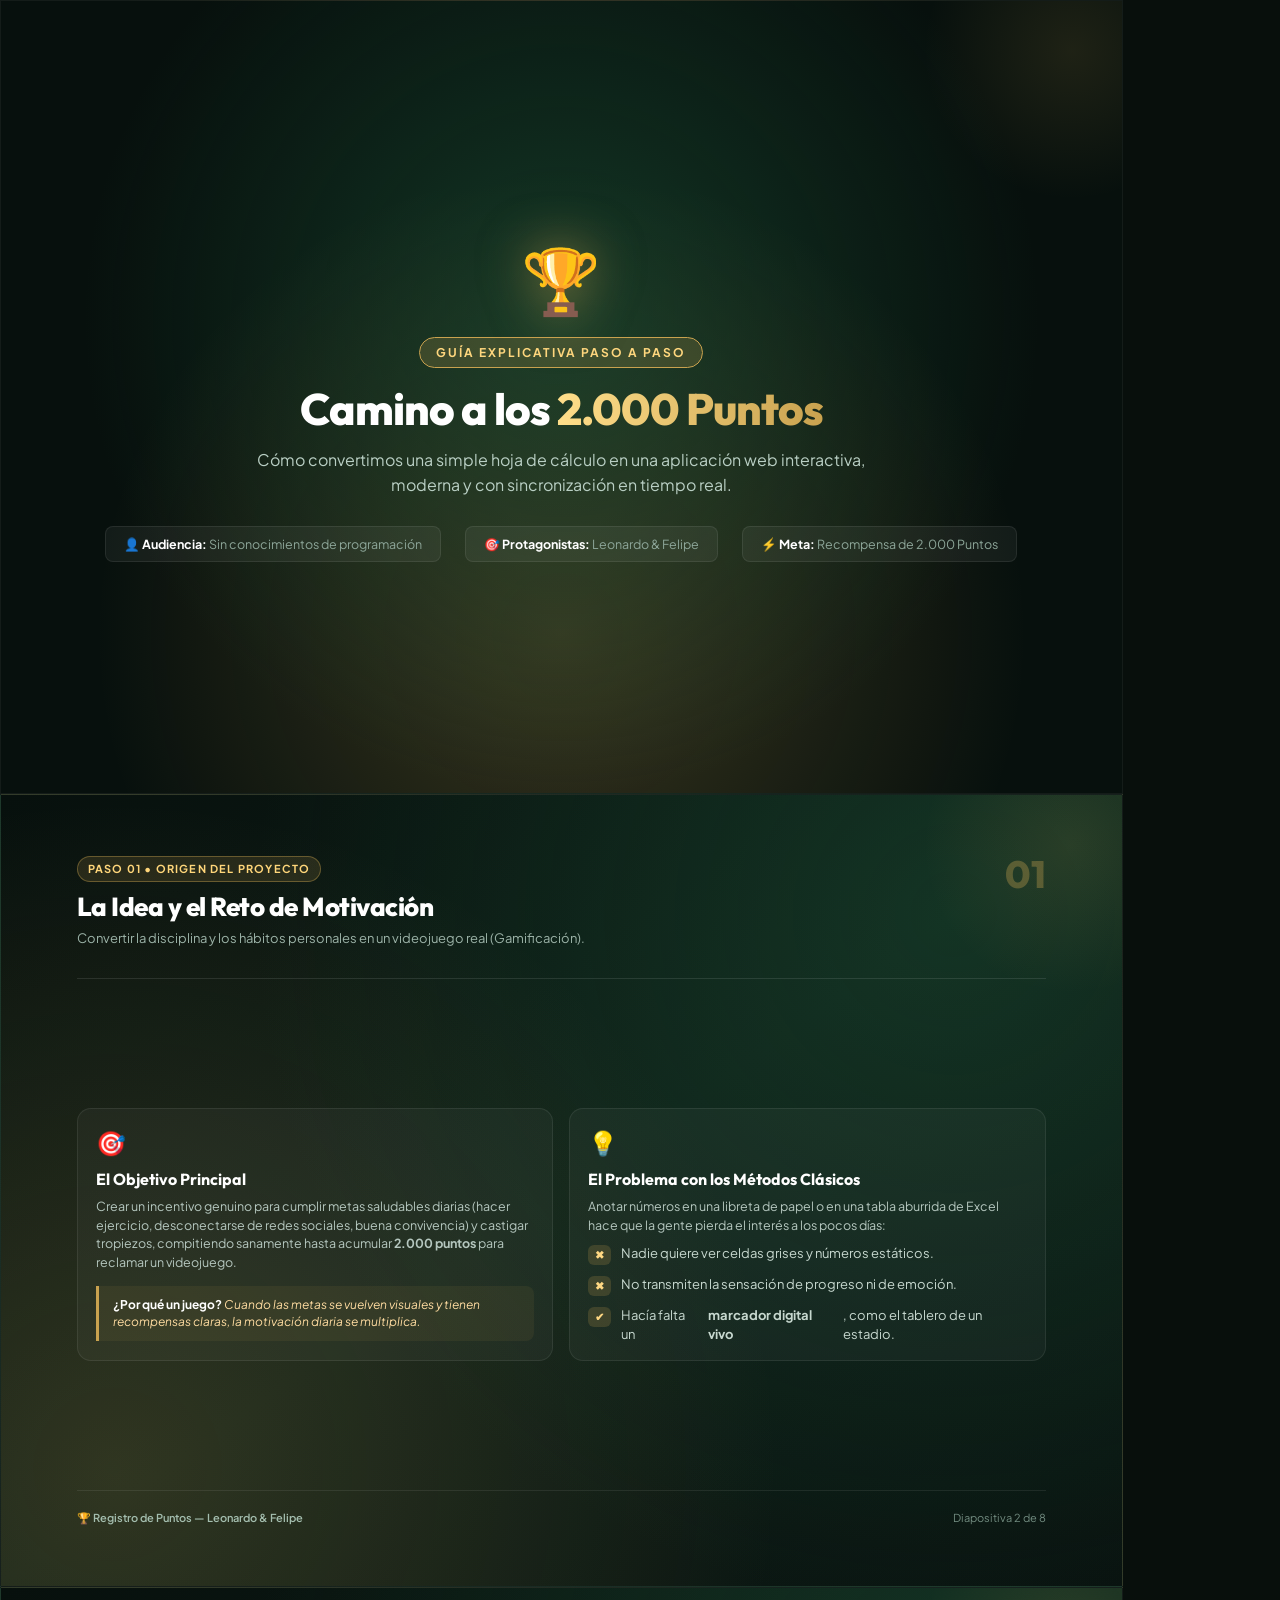
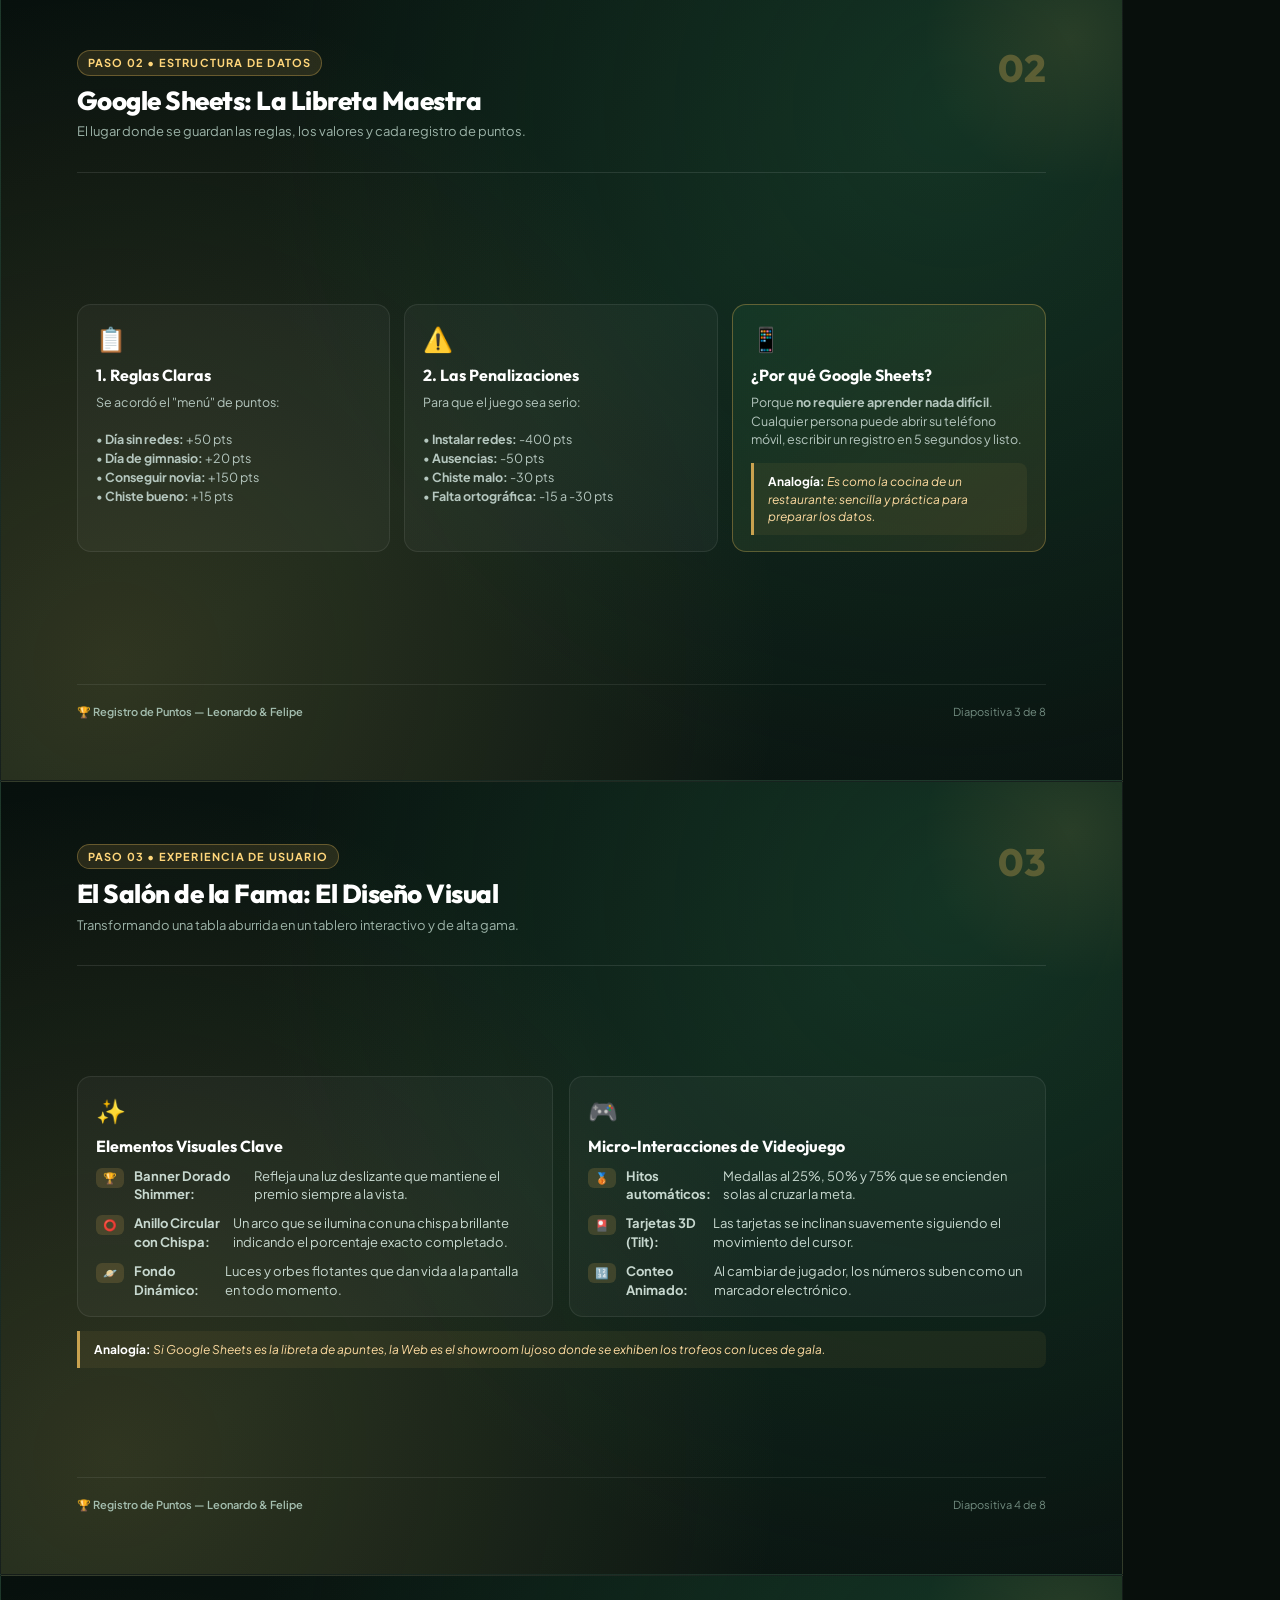
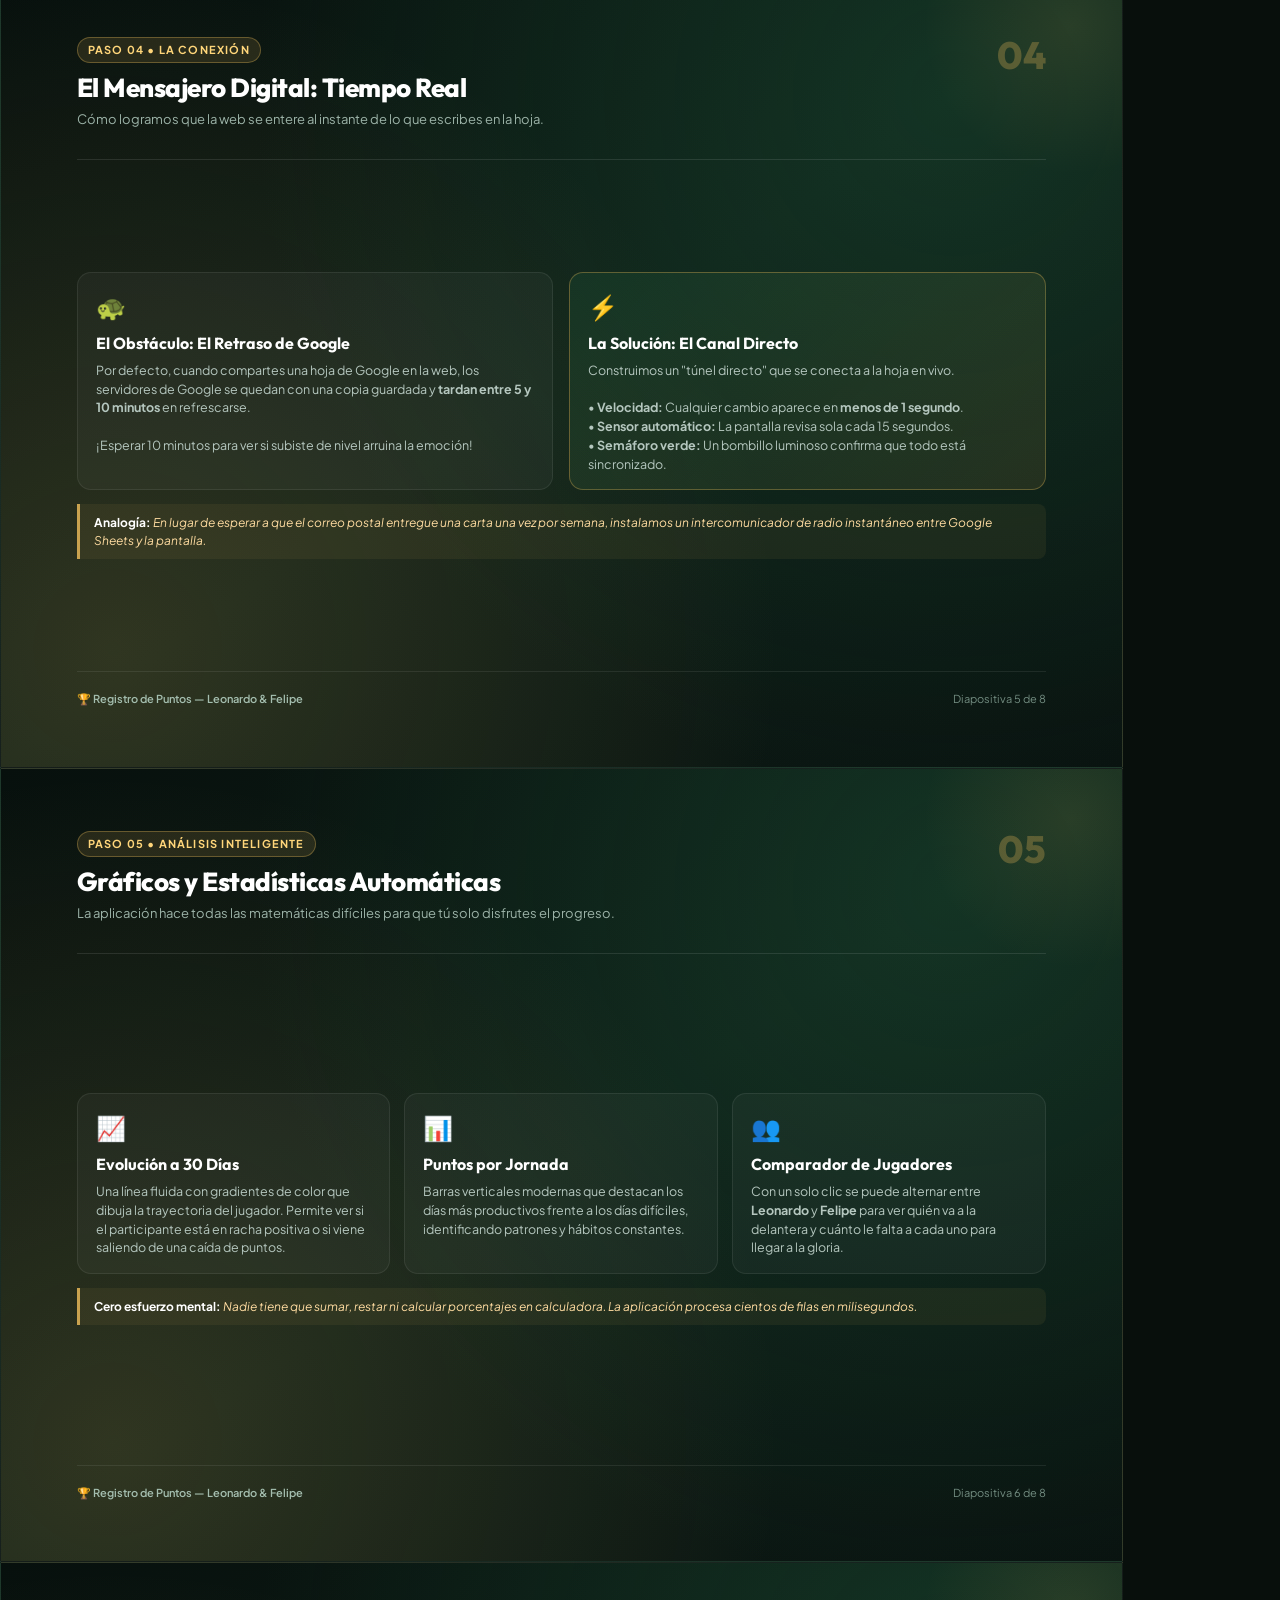
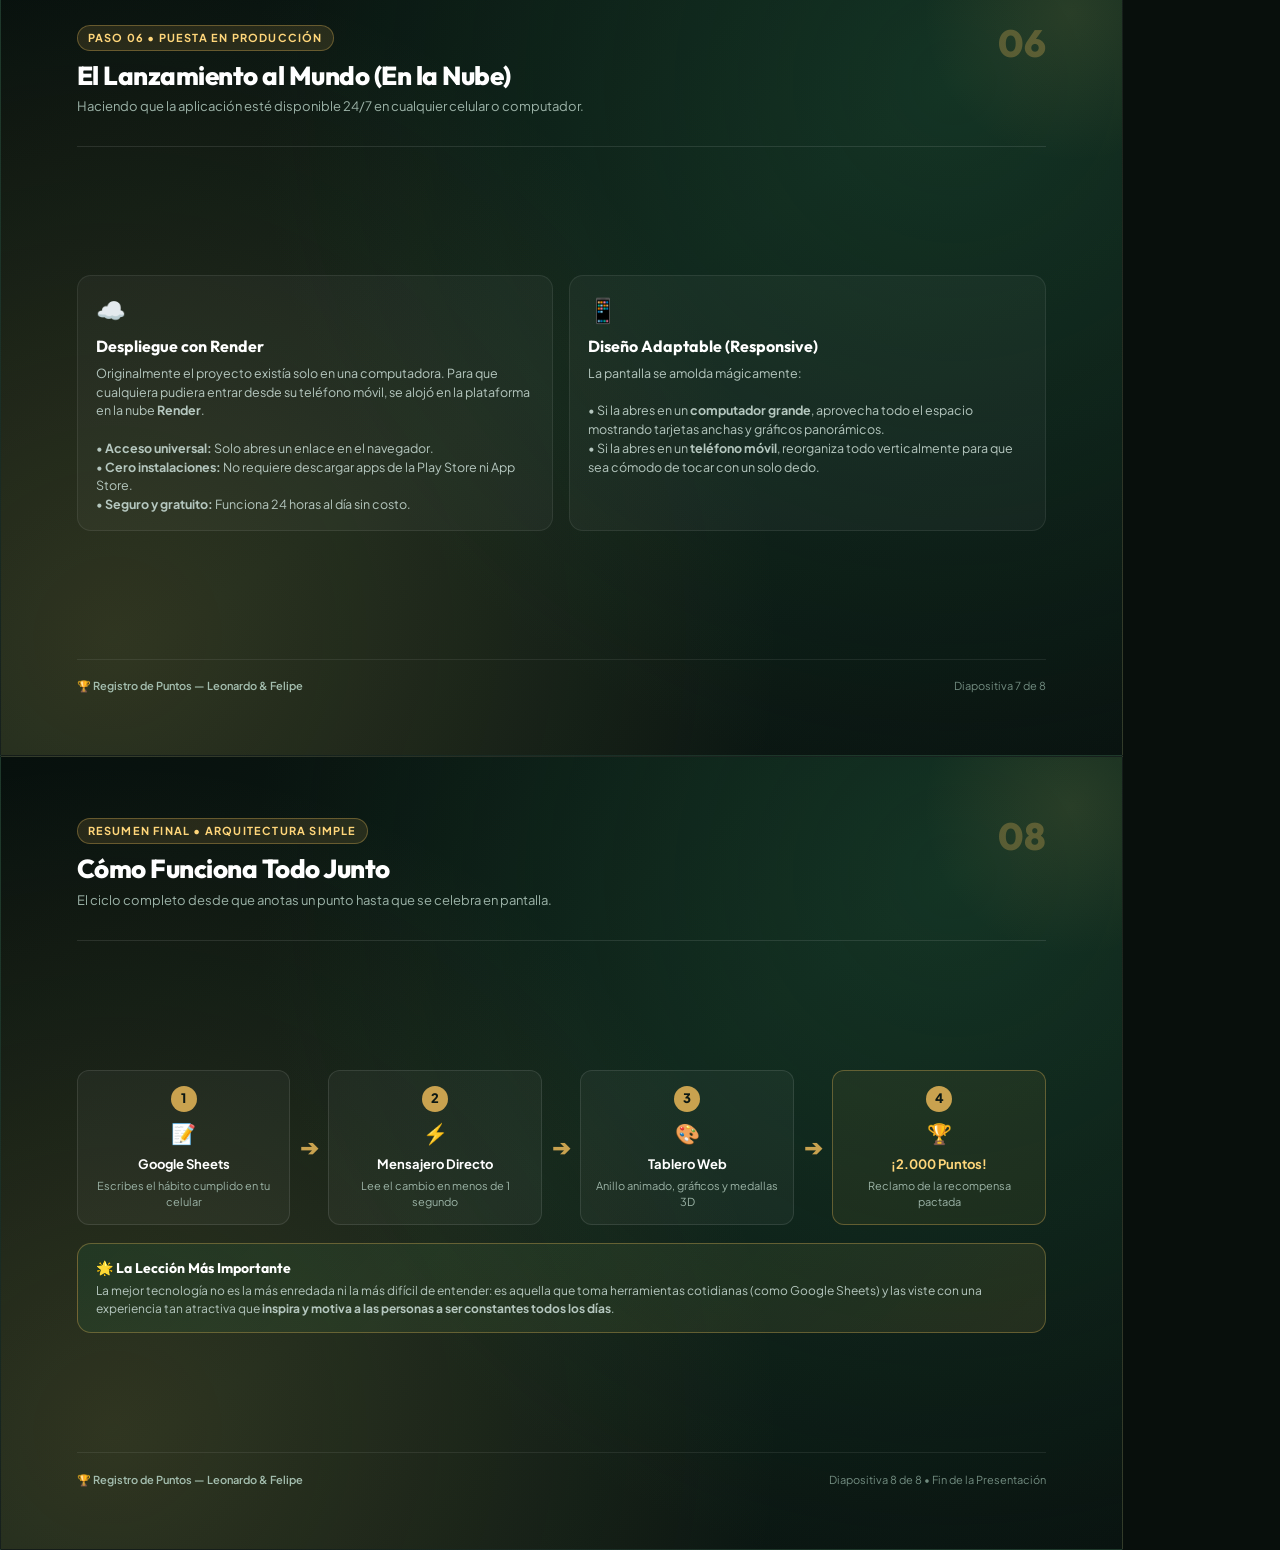
==== presentacion_proyecto.html @ 8f195c40 "feat: agregar minijuego de Serpiente personalizado, DOOM retro y Modo Oscuro interactivo" ====
<!DOCTYPE html>
<html lang="es">
<head>
  <meta charset="UTF-8">
  <title>Presentación - Registro de Puntos: Camino a los 2000</title>
  <style>
    @import url('https://fonts.googleapis.com/css2?family=Outfit:wght@300;400;500;600;700;800&family=Plus+Jakarta+Sans:wght@400;500;600;700&display=swap');

    @page {
      size: A4 landscape;
      margin: 0;
    }

    * {
      box-sizing: border-box;
      margin: 0;
      padding: 0;
      -webkit-print-color-adjust: exact !important;
      print-color-adjust: exact !important;
    }

    body {
      font-family: 'Plus Jakarta Sans', sans-serif;
      background: #080f0c;
      color: #e5ece8;
      line-height: 1.45;
    }

    .slide {
      width: 297mm;
      height: 210mm;
      padding: 16mm 20mm;
      position: relative;
      page-break-after: always;
      display: flex;
      flex-direction: column;
      justify-content: space-between;
      overflow: hidden;
      background: radial-gradient(circle at 85% 15%, rgba(31, 93, 61, 0.35) 0%, transparent 60%),
                  radial-gradient(circle at 10% 85%, rgba(201, 162, 79, 0.18) 0%, transparent 55%),
                  linear-gradient(145deg, #07100d 0%, #0e1e17 50%, #091310 100%);
      border: 1px solid rgba(255, 255, 255, 0.05);
    }

    /* Decoraciones de fondo */
    .slide::before {
      content: "";
      position: absolute;
      top: -100px;
      right: -100px;
      width: 300px;
      height: 300px;
      background: radial-gradient(circle, rgba(201, 162, 79, 0.12) 0%, transparent 70%);
      pointer-events: none;
    }

    /* Encabezados y títulos */
    .slide-header {
      display: flex;
      justify-content: space-between;
      align-items: flex-start;
      border-bottom: 1px solid rgba(255, 255, 255, 0.1);
      padding-bottom: 8mm;
    }

    .header-left {
      max-width: 80%;
    }

    .tag-badge {
      display: inline-flex;
      align-items: center;
      gap: 6px;
      background: rgba(201, 162, 79, 0.15);
      border: 1px solid rgba(201, 162, 79, 0.4);
      color: #ffd67a;
      font-size: 11px;
      font-weight: 700;
      text-transform: uppercase;
      letter-spacing: 1.2px;
      padding: 4px 10px;
      border-radius: 20px;
      margin-bottom: 6px;
    }

    .slide-title {
      font-family: 'Outfit', sans-serif;
      font-size: 26px;
      font-weight: 800;
      color: #ffffff;
      letter-spacing: -0.5px;
    }

    .slide-subtitle {
      font-size: 13px;
      color: #9cb3a8;
      margin-top: 3px;
      font-weight: 400;
    }

    .step-number {
      font-family: 'Outfit', sans-serif;
      font-size: 38px;
      font-weight: 800;
      color: rgba(201, 162, 79, 0.35);
      line-height: 1;
    }

    /* Contenido de diapositivas */
    .slide-content {
      flex: 1;
      padding: 8mm 0;
      display: flex;
      flex-direction: column;
      justify-content: center;
    }

    /* Grid de tarjetas */
    .grid-2 {
      display: grid;
      grid-template-columns: 1fr 1fr;
      gap: 16px;
    }

    .grid-3 {
      display: grid;
      grid-template-columns: 1fr 1fr 1fr;
      gap: 14px;
    }

    .card {
      background: rgba(255, 255, 255, 0.035);
      border: 1px solid rgba(255, 255, 255, 0.08);
      border-radius: 14px;
      padding: 16px 18px;
      position: relative;
    }

    .card-highlight {
      background: linear-gradient(135deg, rgba(31, 93, 61, 0.25) 0%, rgba(201, 162, 79, 0.12) 100%);
      border: 1px solid rgba(201, 162, 79, 0.4);
    }

    .card-icon {
      font-size: 24px;
      margin-bottom: 8px;
      display: inline-block;
    }

    .card-title {
      font-family: 'Outfit', sans-serif;
      font-size: 16px;
      font-weight: 700;
      color: #ffffff;
      margin-bottom: 6px;
    }

    .card-text {
      font-size: 12.5px;
      color: #b5c7bf;
      line-height: 1.5;
    }

    .analogy-box {
      margin-top: 14px;
      background: rgba(201, 162, 79, 0.08);
      border-left: 3px solid #c9a24f;
      padding: 10px 14px;
      border-radius: 0 8px 8px 0;
      font-size: 12px;
      color: #ffdca1;
      font-style: italic;
    }

    .analogy-box strong {
      font-style: normal;
      color: #ffffff;
    }

    /* Footer de diapositiva */
    .slide-footer {
      display: flex;
      justify-content: space-between;
      align-items: center;
      border-top: 1px solid rgba(255, 255, 255, 0.08);
      padding-top: 5mm;
      font-size: 11px;
      color: #728c80;
    }

    .footer-brand {
      display: flex;
      align-items: center;
      gap: 6px;
      font-weight: 600;
      color: #a4beaf;
    }

    /* Portada Específica */
    .slide-cover {
      justify-content: center;
      align-items: center;
      text-align: center;
      background: radial-gradient(circle at 50% 40%, rgba(31, 93, 61, 0.5) 0%, transparent 65%),
                  radial-gradient(circle at 50% 80%, rgba(201, 162, 79, 0.25) 0%, transparent 55%),
                  #07100d;
    }

    .cover-trophy {
      font-size: 64px;
      margin-bottom: 12px;
      filter: drop-shadow(0 0 25px rgba(201, 162, 79, 0.6));
    }

    .cover-badge {
      display: inline-block;
      background: rgba(201, 162, 79, 0.2);
      border: 1px solid #c9a24f;
      color: #ffd77e;
      padding: 6px 16px;
      border-radius: 30px;
      font-size: 12px;
      font-weight: 700;
      letter-spacing: 2px;
      text-transform: uppercase;
      margin-bottom: 16px;
    }

    .cover-title {
      font-family: 'Outfit', sans-serif;
      font-size: 44px;
      font-weight: 800;
      color: #ffffff;
      line-height: 1.15;
      margin-bottom: 12px;
      letter-spacing: -1px;
    }

    .cover-title span {
      background: linear-gradient(90deg, #ffde8a, #c9a24f);
      -webkit-background-clip: text;
      -webkit-text-fill-color: transparent;
    }

    .cover-desc {
      font-size: 16px;
      color: #b9cfc4;
      max-width: 650px;
      margin: 0 auto 28px auto;
      line-height: 1.6;
    }

    .cover-meta {
      display: flex;
      gap: 24px;
      justify-content: center;
      font-size: 12.5px;
      color: #8da699;
    }

    .cover-meta div {
      background: rgba(255, 255, 255, 0.05);
      padding: 8px 18px;
      border-radius: 8px;
      border: 1px solid rgba(255, 255, 255, 0.08);
    }

    .cover-meta strong {
      color: #ffffff;
    }

    /* Diagrama de flujo */
    .flow-container {
      display: flex;
      align-items: center;
      justify-content: space-between;
      gap: 10px;
      margin-top: 10px;
    }

    .flow-step {
      flex: 1;
      background: rgba(255, 255, 255, 0.04);
      border: 1px solid rgba(255, 255, 255, 0.1);
      border-radius: 12px;
      padding: 14px;
      text-align: center;
    }

    .flow-arrow {
      color: #c9a24f;
      font-size: 22px;
      font-weight: bold;
    }

    .flow-num {
      width: 26px;
      height: 26px;
      border-radius: 50%;
      background: #c9a24f;
      color: #0c1814;
      font-weight: 800;
      font-size: 13px;
      display: inline-flex;
      align-items: center;
      justify-content: center;
      margin-bottom: 6px;
    }

    /* Listas con viñetas elegantes */
    .feature-list {
      list-style: none;
      display: flex;
      flex-direction: column;
      gap: 10px;
    }

    .feature-list li {
      display: flex;
      align-items: flex-start;
      gap: 10px;
      font-size: 13px;
      color: #c7d8cf;
    }

    .feature-list li span.bullet {
      background: rgba(201, 162, 79, 0.2);
      color: #ffd883;
      border-radius: 6px;
      padding: 2px 7px;
      font-size: 11px;
      font-weight: 700;
      flex-shrink: 0;
      margin-top: 1px;
    }
  </style>
</head>
<body>

  <!-- ==================== DIAPOSITIVA 1: PORTADA ==================== -->
  <div class="slide slide-cover">
    <div class="cover-trophy">🏆</div>
    <div class="cover-badge">Guía Explicativa Paso a Paso</div>
    <h1 class="cover-title">
      Camino a los <span>2.000 Puntos</span>
    </h1>
    <p class="cover-desc">
      Cómo convertimos una simple hoja de cálculo en una aplicación web interactiva, moderna y con sincronización en tiempo real.
    </p>
    <div class="cover-meta">
      <div>👤 <strong>Audiencia:</strong> Sin conocimientos de programación</div>
      <div>🎯 <strong>Protagonistas:</strong> Leonardo & Felipe</div>
      <div>⚡ <strong>Meta:</strong> Recompensa de 2.000 Puntos</div>
    </div>
  </div>

  <!-- ==================== DIAPOSITIVA 2: LA IDEA Y EL DESAFÍO ==================== -->
  <div class="slide">
    <div class="slide-header">
      <div class="header-left">
        <div class="tag-badge">Paso 01 • Origen del Proyecto</div>
        <h2 class="slide-title">La Idea y el Reto de Motivación</h2>
        <p class="slide-subtitle">Convertir la disciplina y los hábitos personales en un videojuego real (Gamificación).</p>
      </div>
      <div class="step-number">01</div>
    </div>

    <div class="slide-content">
      <div class="grid-2">
        <div class="card">
          <div class="card-icon">🎯</div>
          <div class="card-title">El Objetivo Principal</div>
          <p class="card-text">
            Crear un incentivo genuino para cumplir metas saludables diarias (hacer ejercicio, desconectarse de redes sociales, buena convivencia) y castigar tropiezos, compitiendo sanamente hasta acumular <strong>2.000 puntos</strong> para reclamar un videojuego.
          </p>
          <div class="analogy-box">
            <strong>¿Por qué un juego?</strong> Cuando las metas se vuelven visuales y tienen recompensas claras, la motivación diaria se multiplica.
          </div>
        </div>

        <div class="card">
          <div class="card-icon">💡</div>
          <div class="card-title">El Problema con los Métodos Clásicos</div>
          <p class="card-text">
            Anotar números en una libreta de papel o en una tabla aburrida de Excel hace que la gente pierda el interés a los pocos días:
          </p>
          <ul class="feature-list" style="margin-top: 10px;">
            <li><span class="bullet">✖</span> Nadie quiere ver celdas grises y números estáticos.</li>
            <li><span class="bullet">✖</span> No transmiten la sensación de progreso ni de emoción.</li>
            <li><span class="bullet">✔</span> Hacía falta un <strong>marcador digital vivo</strong>, como el tablero de un estadio.</li>
          </ul>
        </div>
      </div>
    </div>

    <div class="slide-footer">
      <div class="footer-brand">🏆 Registro de Puntos — Leonardo & Felipe</div>
      <div>Diapositiva 2 de 8</div>
    </div>
  </div>

  <!-- ==================== DIAPOSITIVA 3: LA LIBRETA MAESTRA ==================== -->
  <div class="slide">
    <div class="slide-header">
      <div class="header-left">
        <div class="tag-badge">Paso 02 • Estructura de Datos</div>
        <h2 class="slide-title">Google Sheets: La Libreta Maestra</h2>
        <p class="slide-subtitle">El lugar donde se guardan las reglas, los valores y cada registro de puntos.</p>
      </div>
      <div class="step-number">02</div>
    </div>

    <div class="slide-content">
      <div class="grid-3">
        <div class="card">
          <div class="card-icon">📋</div>
          <div class="card-title">1. Reglas Claras</div>
          <p class="card-text">
            Se acordó el "menú" de puntos:
            <br><br>
            • <strong>Día sin redes:</strong> +50 pts<br>
            • <strong>Día de gimnasio:</strong> +20 pts<br>
            • <strong>Conseguir novia:</strong> +150 pts<br>
            • <strong>Chiste bueno:</strong> +15 pts
          </p>
        </div>

        <div class="card">
          <div class="card-icon">⚠️</div>
          <div class="card-title">2. Las Penalizaciones</div>
          <p class="card-text">
            Para que el juego sea serio:
            <br><br>
            • <strong>Instalar redes:</strong> -400 pts<br>
            • <strong>Ausencias:</strong> -50 pts<br>
            • <strong>Chiste malo:</strong> -30 pts<br>
            • <strong>Falta ortográfica:</strong> -15 a -30 pts
          </p>
        </div>

        <div class="card card-highlight">
          <div class="card-icon">📱</div>
          <div class="card-title">¿Por qué Google Sheets?</div>
          <p class="card-text">
            Porque <strong>no requiere aprender nada difícil</strong>. Cualquier persona puede abrir su teléfono móvil, escribir un registro en 5 segundos y listo.
          </p>
          <div class="analogy-box">
            <strong>Analogía:</strong> Es como la cocina de un restaurante: sencilla y práctica para preparar los datos.
          </div>
        </div>
      </div>
    </div>

    <div class="slide-footer">
      <div class="footer-brand">🏆 Registro de Puntos — Leonardo & Felipe</div>
      <div>Diapositiva 3 de 8</div>
    </div>
  </div>

  <!-- ==================== DIAPOSITIVA 4: EL DISEÑO VISUAL ==================== -->
  <div class="slide">
    <div class="slide-header">
      <div class="header-left">
        <div class="tag-badge">Paso 03 • Experiencia de Usuario</div>
        <h2 class="slide-title">El Salón de la Fama: El Diseño Visual</h2>
        <p class="slide-subtitle">Transformando una tabla aburrida en un tablero interactivo y de alta gama.</p>
      </div>
      <div class="step-number">03</div>
    </div>

    <div class="slide-content">
      <div class="grid-2">
        <div class="card">
          <div class="card-icon">✨</div>
          <div class="card-title">Elementos Visuales Clave</div>
          <ul class="feature-list" style="margin-top: 8px;">
            <li><span class="bullet">🏆</span> <strong>Banner Dorado Shimmer:</strong> Refleja una luz deslizante que mantiene el premio siempre a la vista.</li>
            <li><span class="bullet">⭕</span> <strong>Anillo Circular con Chispa:</strong> Un arco que se ilumina con una chispa brillante indicando el porcentaje exacto completado.</li>
            <li><span class="bullet">🪐</span> <strong>Fondo Dinámico:</strong> Luces y orbes flotantes que dan vida a la pantalla en todo momento.</li>
          </ul>
        </div>

        <div class="card">
          <div class="card-icon">🎮</div>
          <div class="card-title">Micro-Interacciones de Videojuego</div>
          <ul class="feature-list" style="margin-top: 8px;">
            <li><span class="bullet">🥉</span> <strong>Hitos automáticos:</strong> Medallas al 25%, 50% y 75% que se encienden solas al cruzar la meta.</li>
            <li><span class="bullet">🎴</span> <strong>Tarjetas 3D (Tilt):</strong> Las tarjetas se inclinan suavemente siguiendo el movimiento del cursor.</li>
            <li><span class="bullet">🔢</span> <strong>Conteo Animado:</strong> Al cambiar de jugador, los números suben como un marcador electrónico.</li>
          </ul>
        </div>
      </div>
      <div class="analogy-box" style="margin-top: 14px;">
        <strong>Analogía:</strong> Si Google Sheets es la libreta de apuntes, la Web es el showroom lujoso donde se exhiben los trofeos con luces de gala.
      </div>
    </div>

    <div class="slide-footer">
      <div class="footer-brand">🏆 Registro de Puntos — Leonardo & Felipe</div>
      <div>Diapositiva 4 de 8</div>
    </div>
  </div>

  <!-- ==================== DIAPOSITIVA 5: EL MENSAJERO EN TIEMPO REAL ==================== -->
  <div class="slide">
    <div class="slide-header">
      <div class="header-left">
        <div class="tag-badge">Paso 04 • La Conexión</div>
        <h2 class="slide-title">El Mensajero Digital: Tiempo Real</h2>
        <p class="slide-subtitle">Cómo logramos que la web se entere al instante de lo que escribes en la hoja.</p>
      </div>
      <div class="step-number">04</div>
    </div>

    <div class="slide-content">
      <div class="grid-2">
        <div class="card">
          <div class="card-icon">🐢</div>
          <div class="card-title">El Obstáculo: El Retraso de Google</div>
          <p class="card-text">
            Por defecto, cuando compartes una hoja de Google en la web, los servidores de Google se quedan con una copia guardada y <strong>tardan entre 5 y 10 minutos</strong> en refrescarse.
            <br><br>
            ¡Esperar 10 minutos para ver si subiste de nivel arruina la emoción!
          </p>
        </div>

        <div class="card card-highlight">
          <div class="card-icon">⚡</div>
          <div class="card-title">La Solución: El Canal Directo</div>
          <p class="card-text">
            Construimos un "túnel directo" que se conecta a la hoja en vivo.
            <br><br>
            • <strong>Velocidad:</strong> Cualquier cambio aparece en <strong>menos de 1 segundo</strong>.<br>
            • <strong>Sensor automático:</strong> La pantalla revisa sola cada 15 segundos.<br>
            • <strong>Semáforo verde:</strong> Un bombillo luminoso confirma que todo está sincronizado.
          </p>
        </div>
      </div>

      <div class="analogy-box">
        <strong>Analogía:</strong> En lugar de esperar a que el correo postal entregue una carta una vez por semana, instalamos un intercomunicador de radio instantáneo entre Google Sheets y la pantalla.
      </div>
    </div>

    <div class="slide-footer">
      <div class="footer-brand">🏆 Registro de Puntos — Leonardo & Felipe</div>
      <div>Diapositiva 5 de 8</div>
    </div>
  </div>

  <!-- ==================== DIAPOSITIVA 6: GRÁFICOS Y ANÁLISIS ==================== -->
  <div class="slide">
    <div class="slide-header">
      <div class="header-left">
        <div class="tag-badge">Paso 05 • Análisis Inteligente</div>
        <h2 class="slide-title">Gráficos y Estadísticas Automáticas</h2>
        <p class="slide-subtitle">La aplicación hace todas las matemáticas difíciles para que tú solo disfrutes el progreso.</p>
      </div>
      <div class="step-number">05</div>
    </div>

    <div class="slide-content">
      <div class="grid-3">
        <div class="card">
          <div class="card-icon">📈</div>
          <div class="card-title">Evolución a 30 Días</div>
          <p class="card-text">
            Una línea fluida con gradientes de color que dibuja la trayectoria del jugador. Permite ver si el participante está en racha positiva o si viene saliendo de una caída de puntos.
          </p>
        </div>

        <div class="card">
          <div class="card-icon">📊</div>
          <div class="card-title">Puntos por Jornada</div>
          <p class="card-text">
            Barras verticales modernas que destacan los días más productivos frente a los días difíciles, identificando patrones y hábitos constantes.
          </p>
        </div>

        <div class="card">
          <div class="card-icon">👥</div>
          <div class="card-title">Comparador de Jugadores</div>
          <p class="card-text">
            Con un solo clic se puede alternar entre <strong>Leonardo</strong> y <strong>Felipe</strong> para ver quién va a la delantera y cuánto le falta a cada uno para llegar a la gloria.
          </p>
        </div>
      </div>

      <div class="analogy-box" style="margin-top: 14px;">
        <strong>Cero esfuerzo mental:</strong> Nadie tiene que sumar, restar ni calcular porcentajes en calculadora. La aplicación procesa cientos de filas en milisegundos.
      </div>
    </div>

    <div class="slide-footer">
      <div class="footer-brand">🏆 Registro de Puntos — Leonardo & Felipe</div>
      <div>Diapositiva 6 de 8</div>
    </div>
  </div>

  <!-- ==================== DIAPOSITIVA 7: LANZAMIENTO A INTERNET ==================== -->
  <div class="slide">
    <div class="slide-header">
      <div class="header-left">
        <div class="tag-badge">Paso 06 • Puesta en Producción</div>
        <h2 class="slide-title">El Lanzamiento al Mundo (En la Nube)</h2>
        <p class="slide-subtitle">Haciendo que la aplicación esté disponible 24/7 en cualquier celular o computador.</p>
      </div>
      <div class="step-number">06</div>
    </div>

    <div class="slide-content">
      <div class="grid-2">
        <div class="card">
          <div class="card-icon">☁️</div>
          <div class="card-title">Despliegue con Render</div>
          <p class="card-text">
            Originalmente el proyecto existía solo en una computadora. Para que cualquiera pudiera entrar desde su teléfono móvil, se alojó en la plataforma en la nube <strong>Render</strong>.
            <br><br>
            • <strong>Acceso universal:</strong> Solo abres un enlace en el navegador.<br>
            • <strong>Cero instalaciones:</strong> No requiere descargar apps de la Play Store ni App Store.<br>
            • <strong>Seguro y gratuito:</strong> Funciona 24 horas al día sin costo.
          </p>
        </div>

        <div class="card">
          <div class="card-icon">📱</div>
          <div class="card-title">Diseño Adaptable (Responsive)</div>
          <p class="card-text">
            La pantalla se amolda mágicamente:
            <br><br>
            • Si la abres en un <strong>computador grande</strong>, aprovecha todo el espacio mostrando tarjetas anchas y gráficos panorámicos.<br>
            • Si la abres en un <strong>teléfono móvil</strong>, reorganiza todo verticalmente para que sea cómodo de tocar con un solo dedo.
          </p>
        </div>
      </div>
    </div>

    <div class="slide-footer">
      <div class="footer-brand">🏆 Registro de Puntos — Leonardo & Felipe</div>
      <div>Diapositiva 7 de 8</div>
    </div>
  </div>

  <!-- ==================== DIAPOSITIVA 8: RESUMEN Y CONCLUSIÓN ==================== -->
  <div class="slide">
    <div class="slide-header">
      <div class="header-left">
        <div class="tag-badge">Resumen Final • Arquitectura Simple</div>
        <h2 class="slide-title">Cómo Funciona Todo Junto</h2>
        <p class="slide-subtitle">El ciclo completo desde que anotas un punto hasta que se celebra en pantalla.</p>
      </div>
      <div class="step-number">08</div>
    </div>

    <div class="slide-content">
      <div class="flow-container">
        <div class="flow-step">
          <div class="flow-num">1</div>
          <div style="font-size: 20px; margin-bottom: 4px;">📝</div>
          <strong style="color: #ffffff; font-size: 13px;">Google Sheets</strong>
          <p style="font-size: 11px; color: #9bb3a6; margin-top: 4px;">Escribes el hábito cumplido en tu celular</p>
        </div>

        <div class="flow-arrow">➔</div>

        <div class="flow-step">
          <div class="flow-num">2</div>
          <div style="font-size: 20px; margin-bottom: 4px;">⚡</div>
          <strong style="color: #ffffff; font-size: 13px;">Mensajero Directo</strong>
          <p style="font-size: 11px; color: #9bb3a6; margin-top: 4px;">Lee el cambio en menos de 1 segundo</p>
        </div>

        <div class="flow-arrow">➔</div>

        <div class="flow-step">
          <div class="flow-num">3</div>
          <div style="font-size: 20px; margin-bottom: 4px;">🎨</div>
          <strong style="color: #ffffff; font-size: 13px;">Tablero Web</strong>
          <p style="font-size: 11px; color: #9bb3a6; margin-top: 4px;">Anillo animado, gráficos y medallas 3D</p>
        </div>

        <div class="flow-arrow">➔</div>

        <div class="flow-step" style="border-color: rgba(201, 162, 79, 0.4); background: rgba(201, 162, 79, 0.08);">
          <div class="flow-num">4</div>
          <div style="font-size: 20px; margin-bottom: 4px;">🏆</div>
          <strong style="color: #ffd67a; font-size: 13px;">¡2.000 Puntos!</strong>
          <p style="font-size: 11px; color: #9bb3a6; margin-top: 4px;">Reclamo de la recompensa pactada</p>
        </div>
      </div>

      <div class="card card-highlight" style="margin-top: 18px; padding: 14px 18px;">
        <div class="card-title" style="font-size: 14px; margin-bottom: 4px;">🌟 La Lección Más Importante</div>
        <p class="card-text" style="font-size: 12px;">
          La mejor tecnología no es la más enredada ni la más difícil de entender: es aquella que toma herramientas cotidianas (como Google Sheets) y las viste con una experiencia tan atractiva que <strong>inspira y motiva a las personas a ser constantes todos los días</strong>.
        </p>
      </div>
    </div>

    <div class="slide-footer">
      <div class="footer-brand">🏆 Registro de Puntos — Leonardo & Felipe</div>
      <div>Diapositiva 8 de 8 • Fin de la Presentación</div>
    </div>
  </div>

</body>
</html>
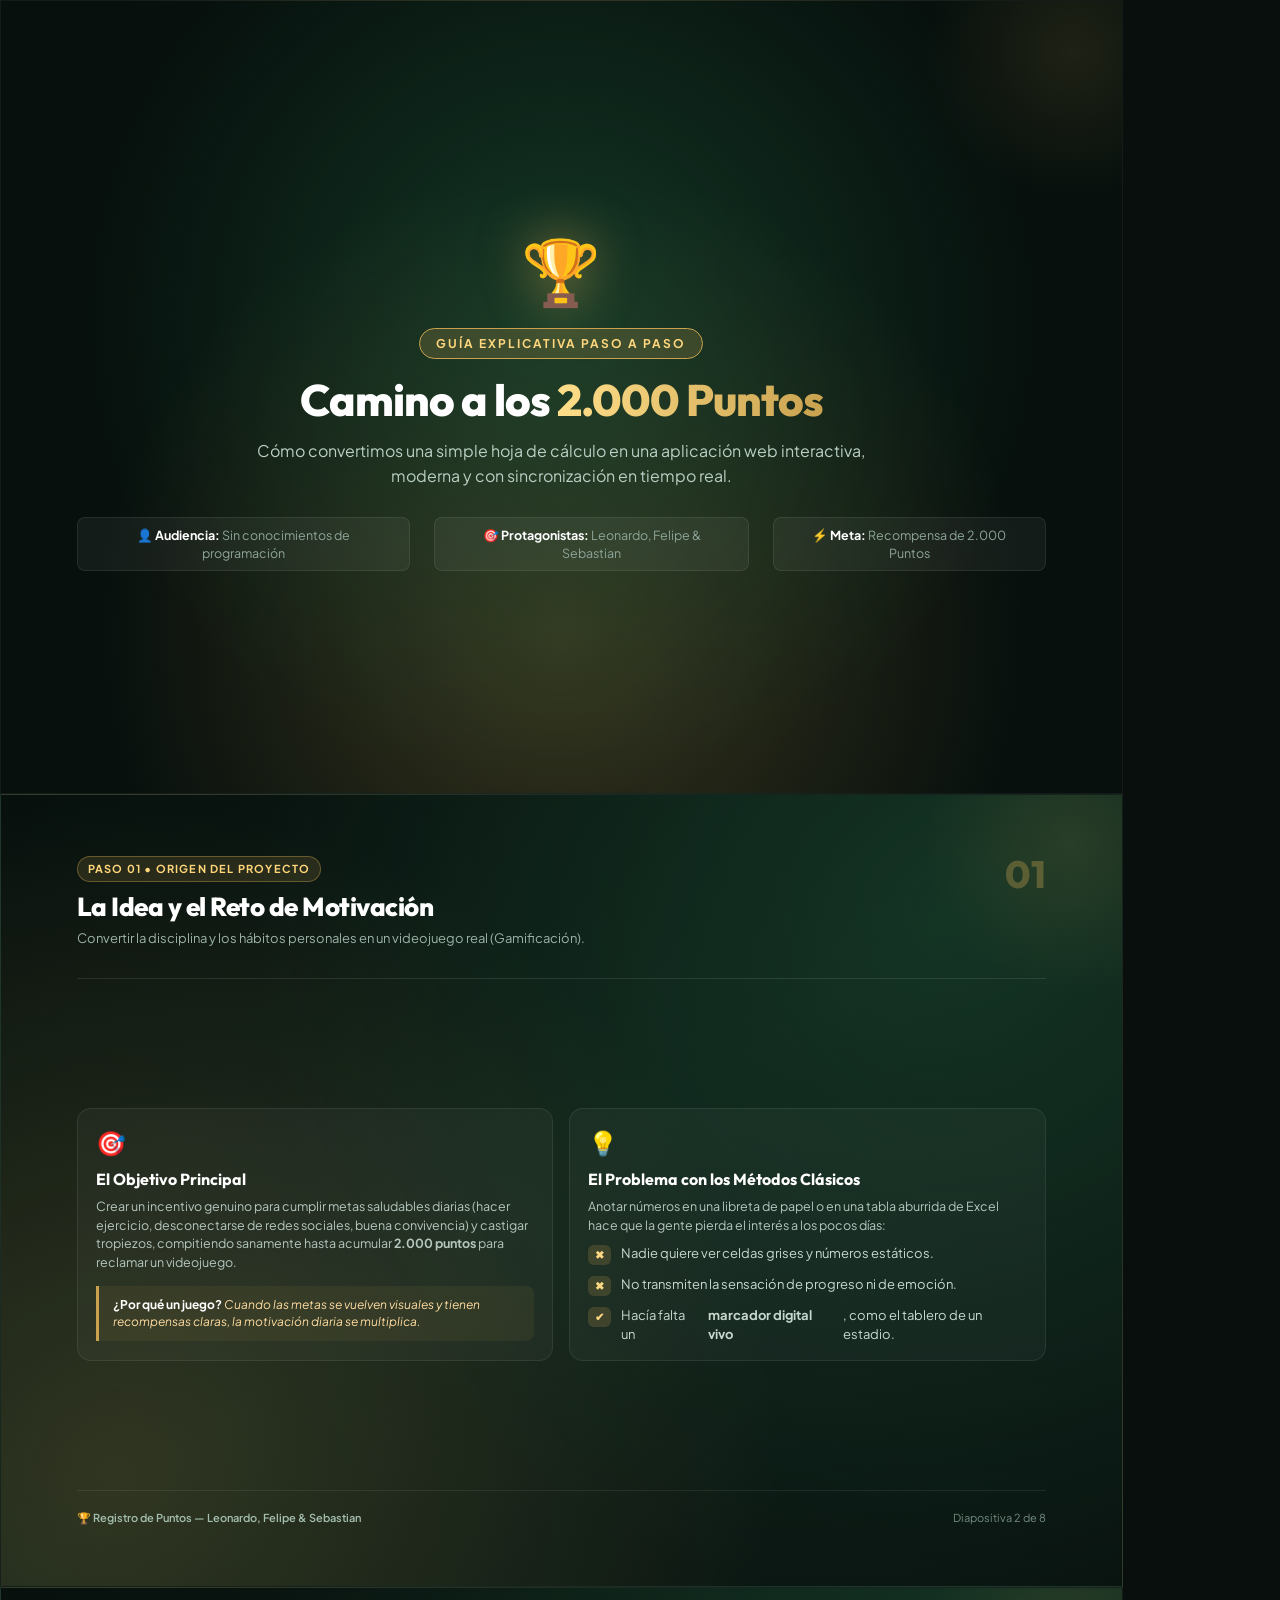
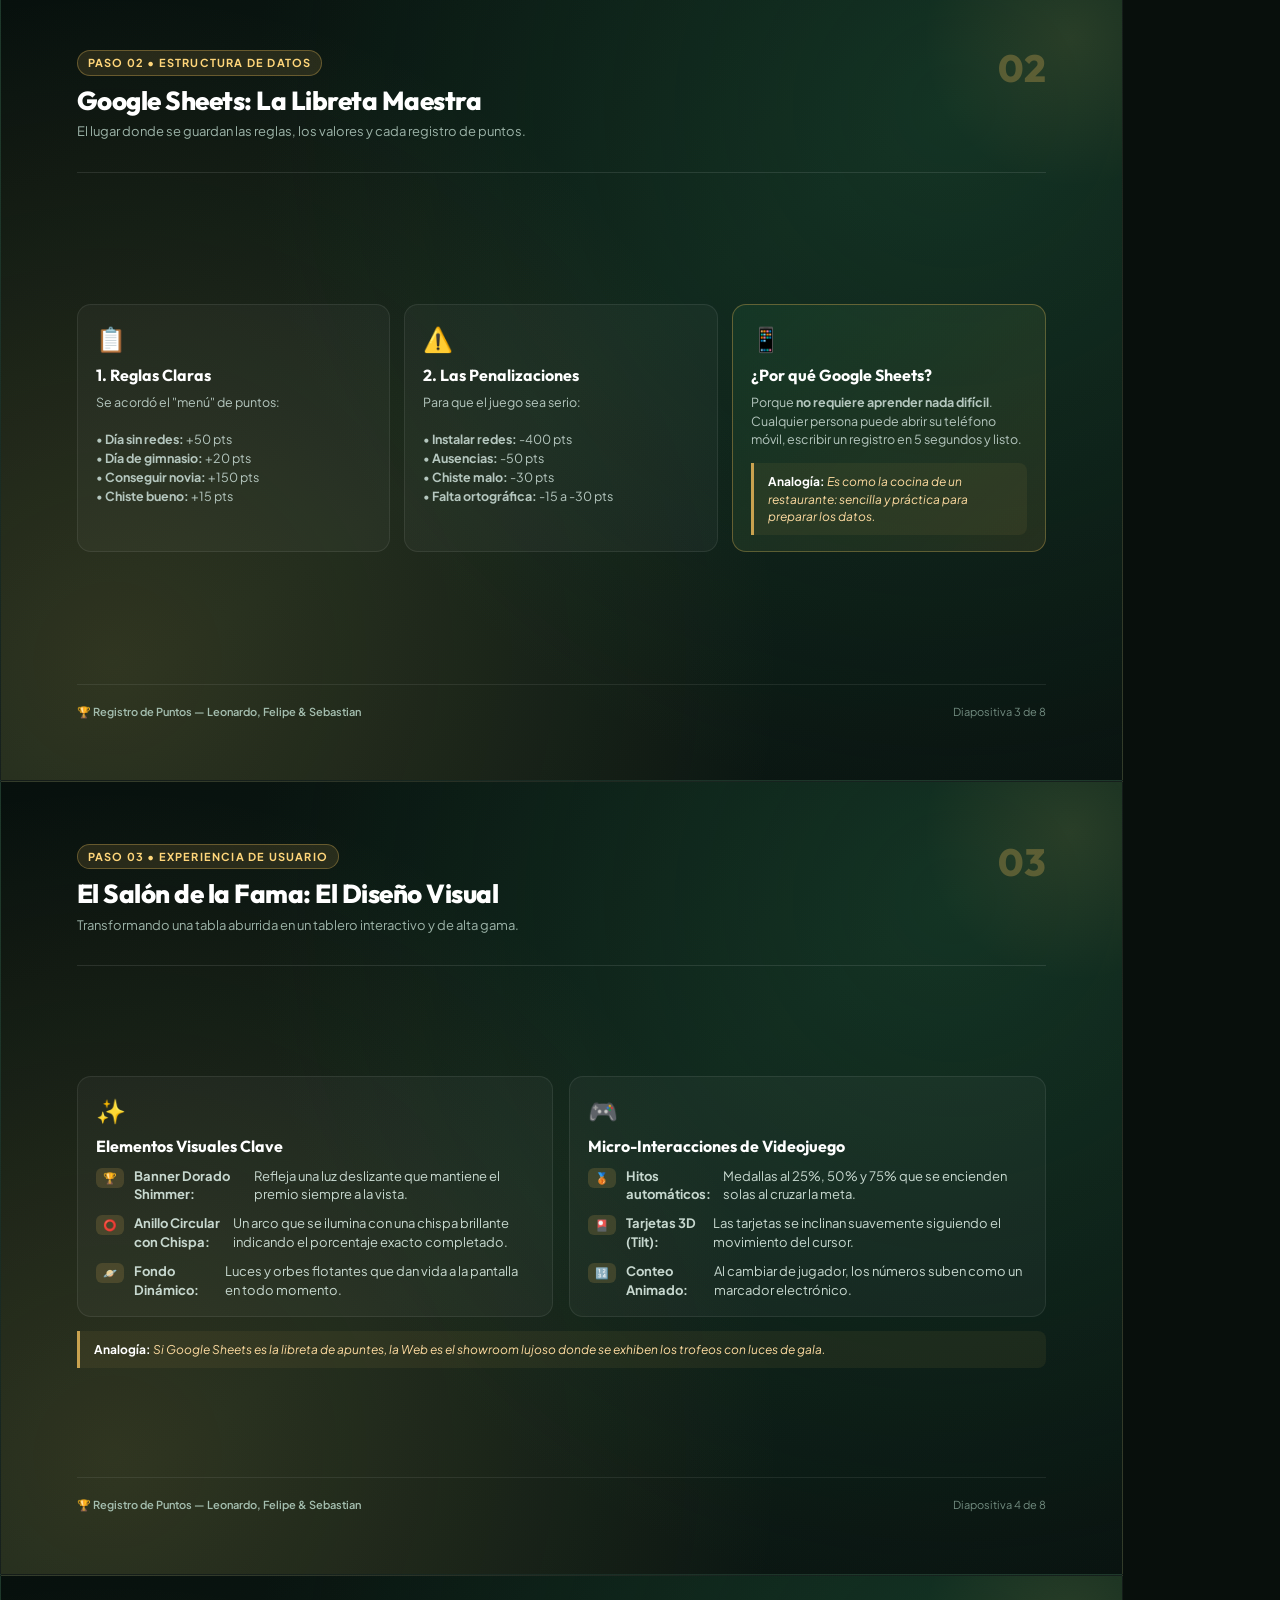
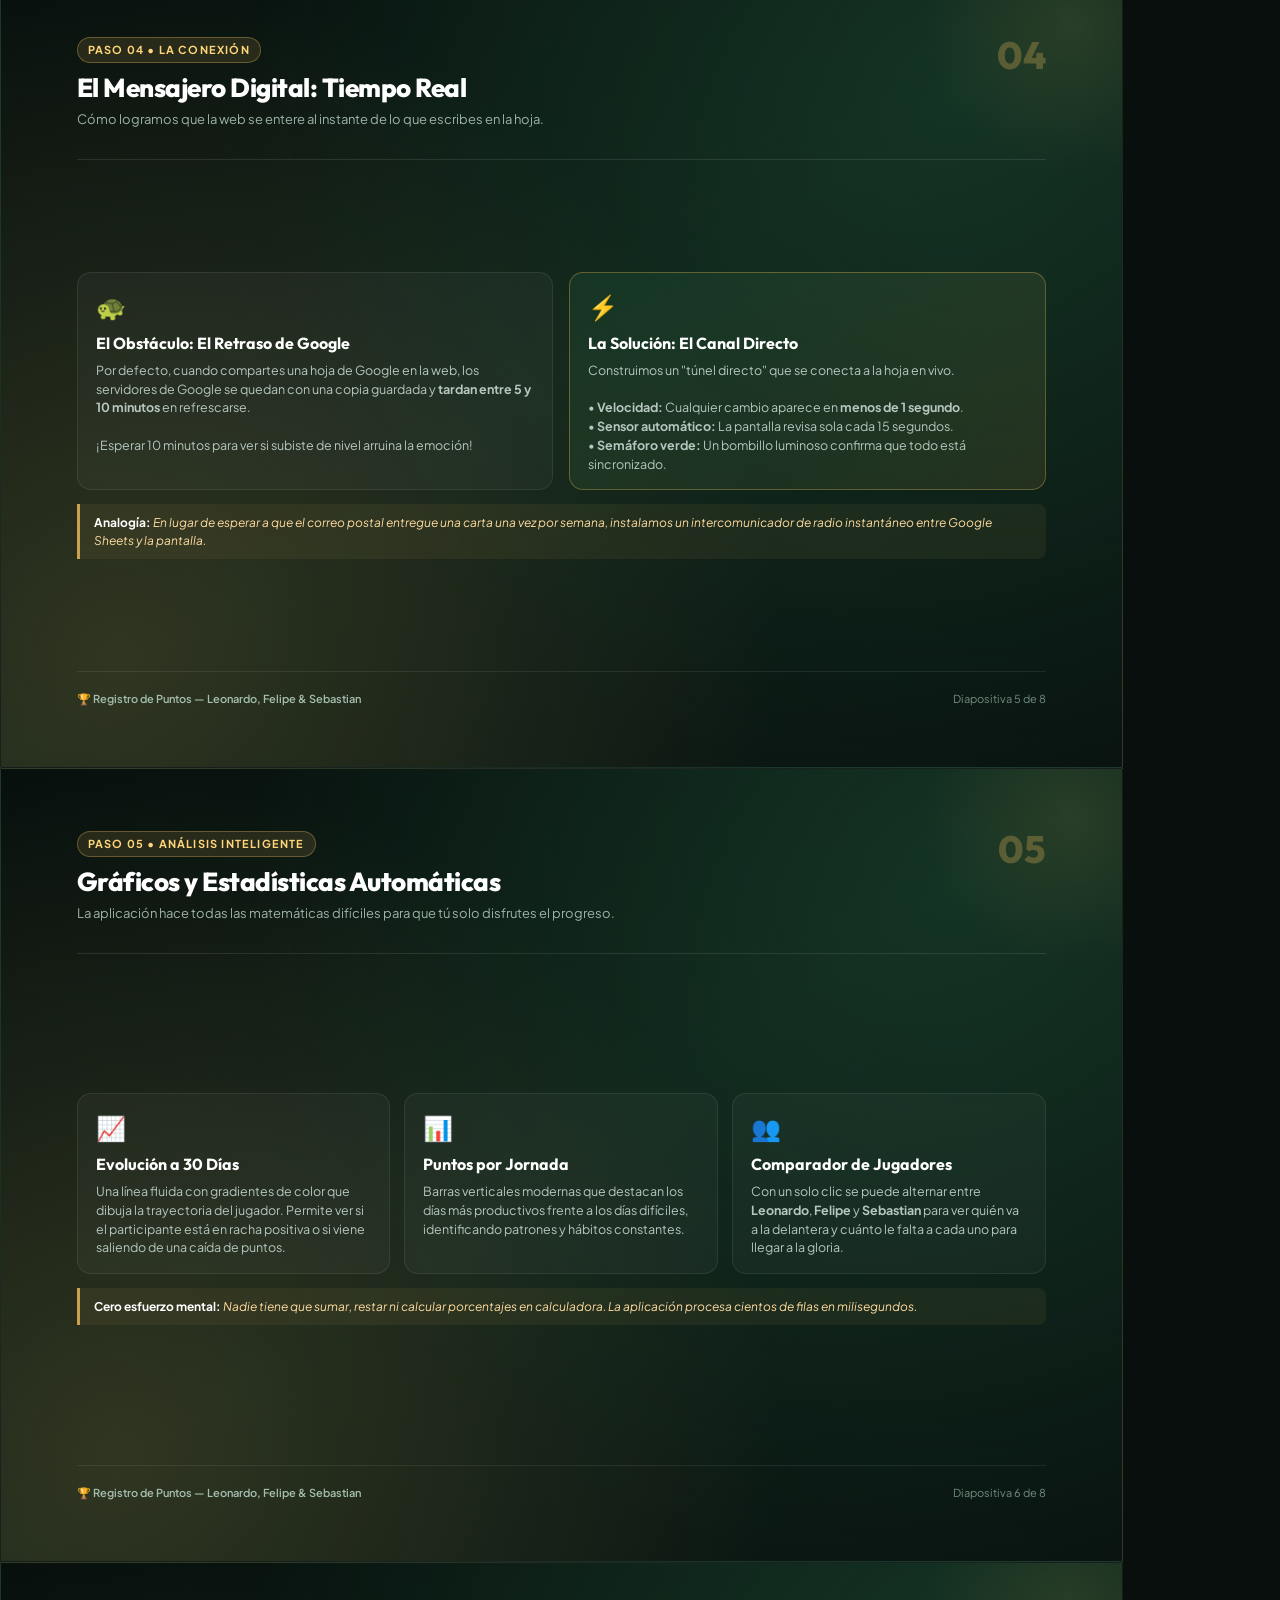
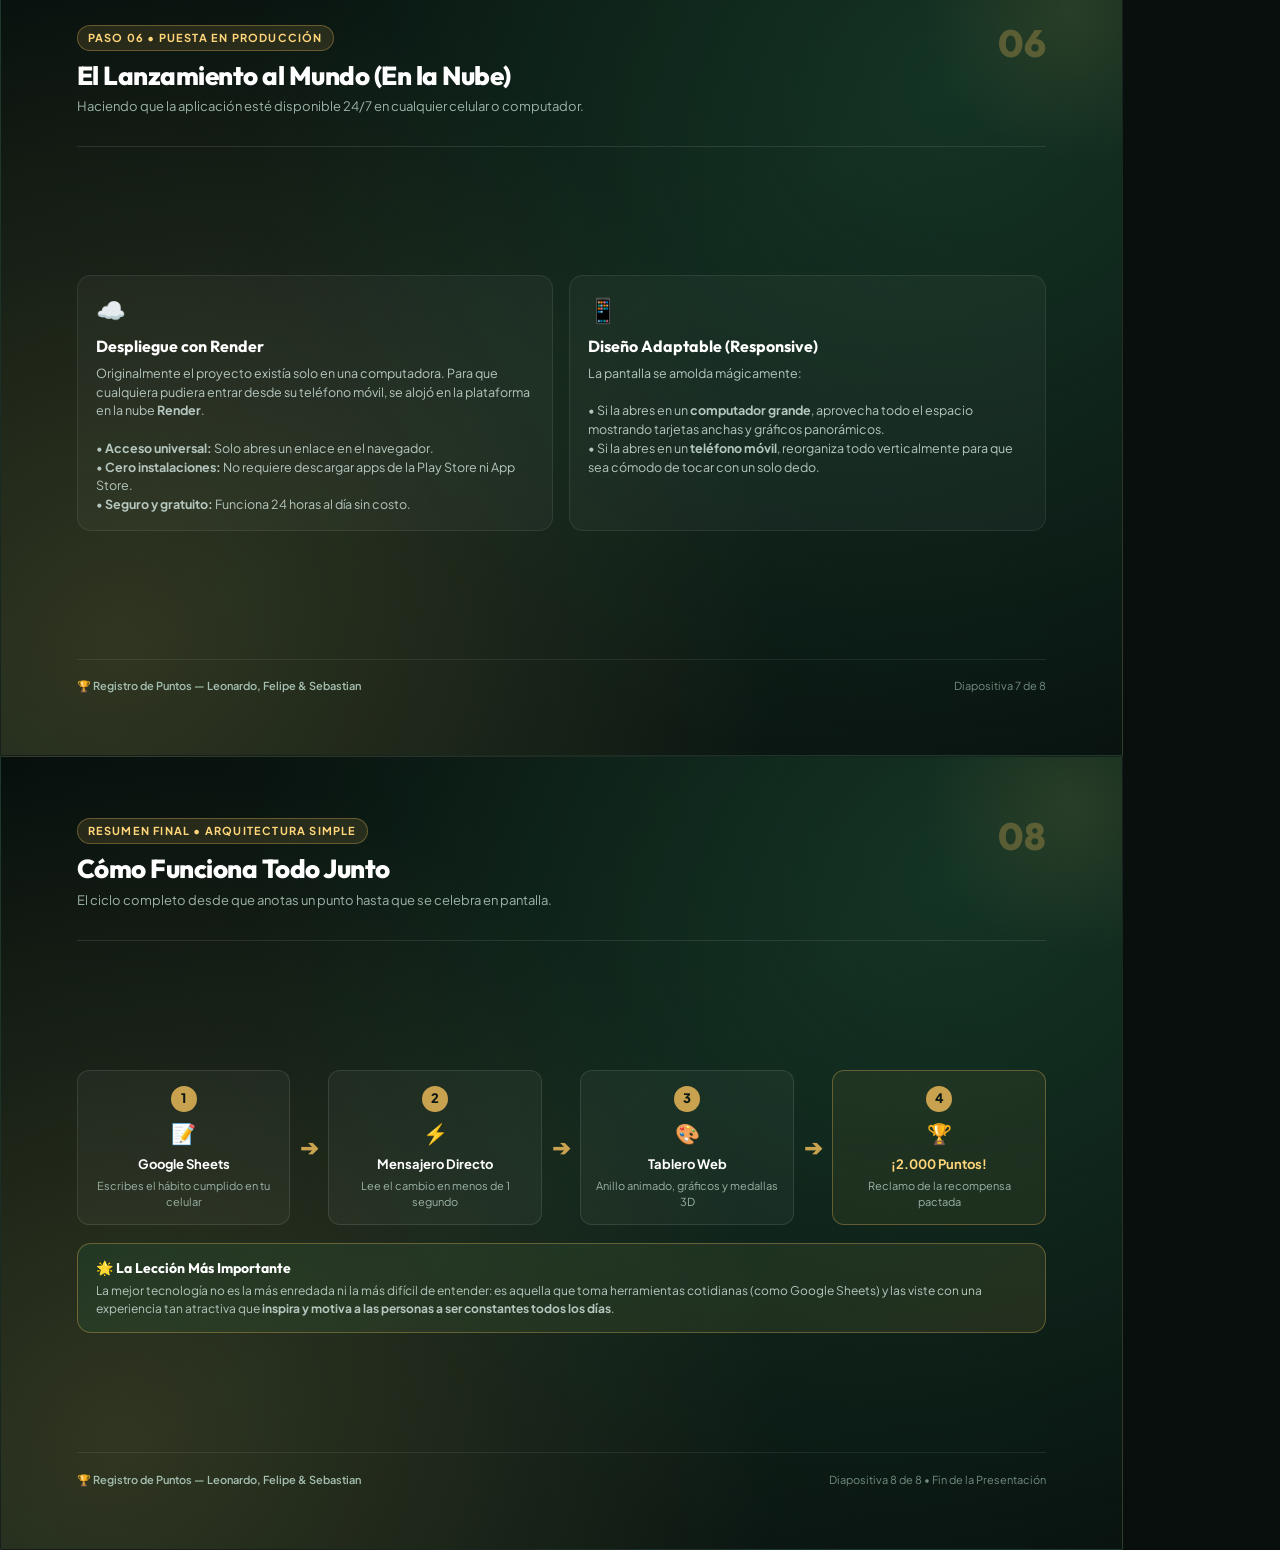
==== commit f14fa288: "feat: agregar a Sebastian al sistema de puntos y recompensas" ====
--- a/presentacion_proyecto.html
+++ b/presentacion_proyecto.html
@@ -349,7 +349,7 @@
     </p>
     <div class="cover-meta">
       <div>👤 <strong>Audiencia:</strong> Sin conocimientos de programación</div>
-      <div>🎯 <strong>Protagonistas:</strong> Leonardo & Felipe</div>
+      <div>🎯 <strong>Protagonistas:</strong> Leonardo, Felipe & Sebastian</div>
       <div>⚡ <strong>Meta:</strong> Recompensa de 2.000 Puntos</div>
     </div>
   </div>
@@ -394,7 +394,7 @@
     </div>
 
     <div class="slide-footer">
-      <div class="footer-brand">🏆 Registro de Puntos — Leonardo & Felipe</div>
+      <div class="footer-brand">🏆 Registro de Puntos — Leonardo, Felipe & Sebastian</div>
       <div>Diapositiva 2 de 8</div>
     </div>
   </div>
@@ -452,7 +452,7 @@
     </div>
 
     <div class="slide-footer">
-      <div class="footer-brand">🏆 Registro de Puntos — Leonardo & Felipe</div>
+      <div class="footer-brand">🏆 Registro de Puntos — Leonardo, Felipe & Sebastian</div>
       <div>Diapositiva 3 de 8</div>
     </div>
   </div>
@@ -496,7 +496,7 @@
     </div>
 
     <div class="slide-footer">
-      <div class="footer-brand">🏆 Registro de Puntos — Leonardo & Felipe</div>
+      <div class="footer-brand">🏆 Registro de Puntos — Leonardo, Felipe & Sebastian</div>
       <div>Diapositiva 4 de 8</div>
     </div>
   </div>
@@ -543,7 +543,7 @@
     </div>
 
     <div class="slide-footer">
-      <div class="footer-brand">🏆 Registro de Puntos — Leonardo & Felipe</div>
+      <div class="footer-brand">🏆 Registro de Puntos — Leonardo, Felipe & Sebastian</div>
       <div>Diapositiva 5 de 8</div>
     </div>
   </div>
@@ -581,7 +581,7 @@
           <div class="card-icon">👥</div>
           <div class="card-title">Comparador de Jugadores</div>
           <p class="card-text">
-            Con un solo clic se puede alternar entre <strong>Leonardo</strong> y <strong>Felipe</strong> para ver quién va a la delantera y cuánto le falta a cada uno para llegar a la gloria.
+            Con un solo clic se puede alternar entre <strong>Leonardo</strong>, <strong>Felipe</strong> y <strong>Sebastian</strong> para ver quién va a la delantera y cuánto le falta a cada uno para llegar a la gloria.
           </p>
         </div>
       </div>
@@ -592,7 +592,7 @@
     </div>
 
     <div class="slide-footer">
-      <div class="footer-brand">🏆 Registro de Puntos — Leonardo & Felipe</div>
+      <div class="footer-brand">🏆 Registro de Puntos — Leonardo, Felipe & Sebastian</div>
       <div>Diapositiva 6 de 8</div>
     </div>
   </div>
@@ -636,7 +636,7 @@
     </div>
 
     <div class="slide-footer">
-      <div class="footer-brand">🏆 Registro de Puntos — Leonardo & Felipe</div>
+      <div class="footer-brand">🏆 Registro de Puntos — Leonardo, Felipe & Sebastian</div>
       <div>Diapositiva 7 de 8</div>
     </div>
   </div>
@@ -698,7 +698,7 @@
     </div>
 
     <div class="slide-footer">
-      <div class="footer-brand">🏆 Registro de Puntos — Leonardo & Felipe</div>
+      <div class="footer-brand">🏆 Registro de Puntos — Leonardo, Felipe & Sebastian</div>
       <div>Diapositiva 8 de 8 • Fin de la Presentación</div>
     </div>
   </div>
